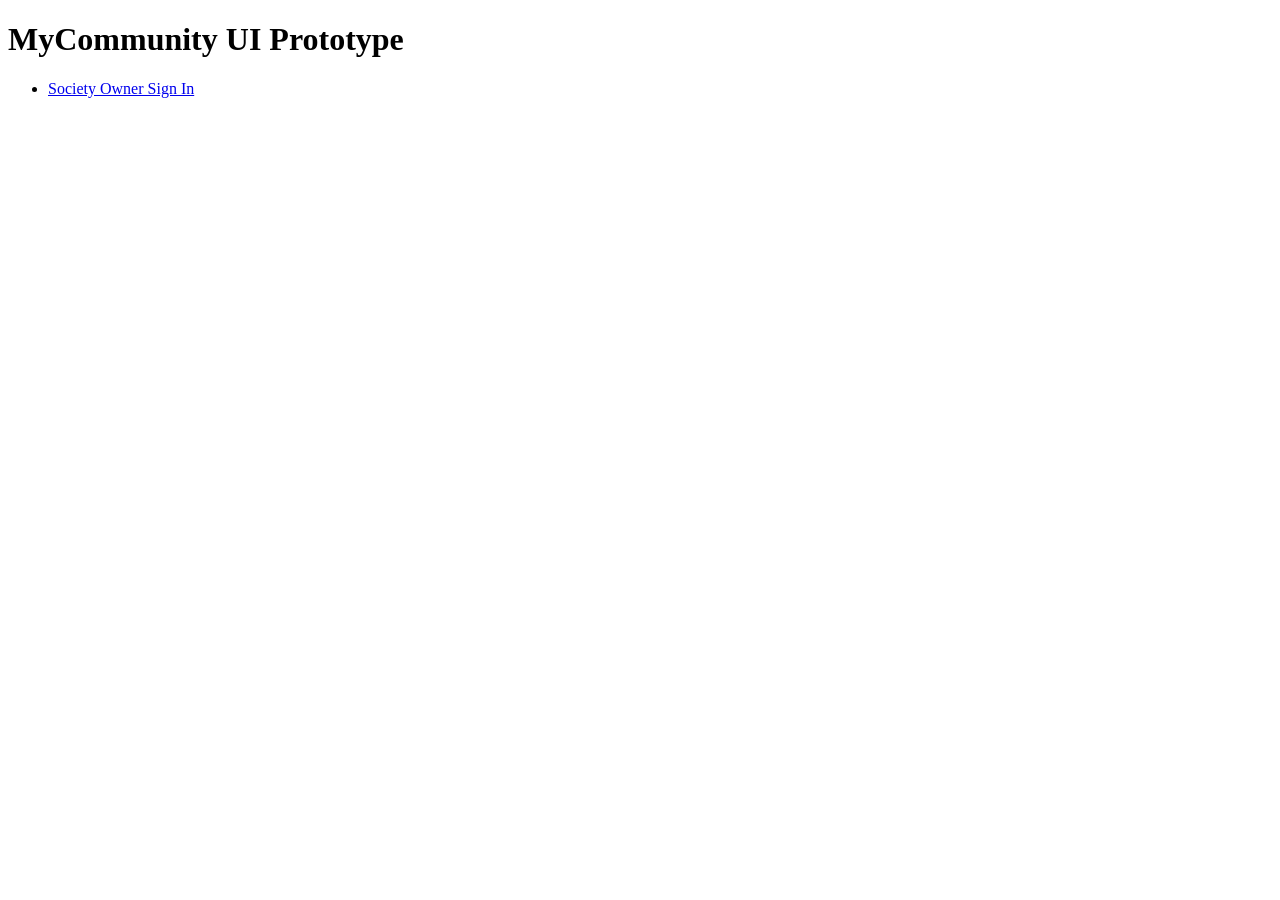
==== index.html @ 2110ca2b "Initial MyCommunity UI Prototype" ====
<!DOCTYPE html><html><head><meta charset='UTF-8'><title>MyCommunity UI Prototype</title><link rel='stylesheet' href='assets/css/style.css'></head><body><h1>MyCommunity UI Prototype</h1><ul><li><a href='screens/authentication/society-owner-sign-in.html'>Society Owner Sign In</a></li></ul></body></html>
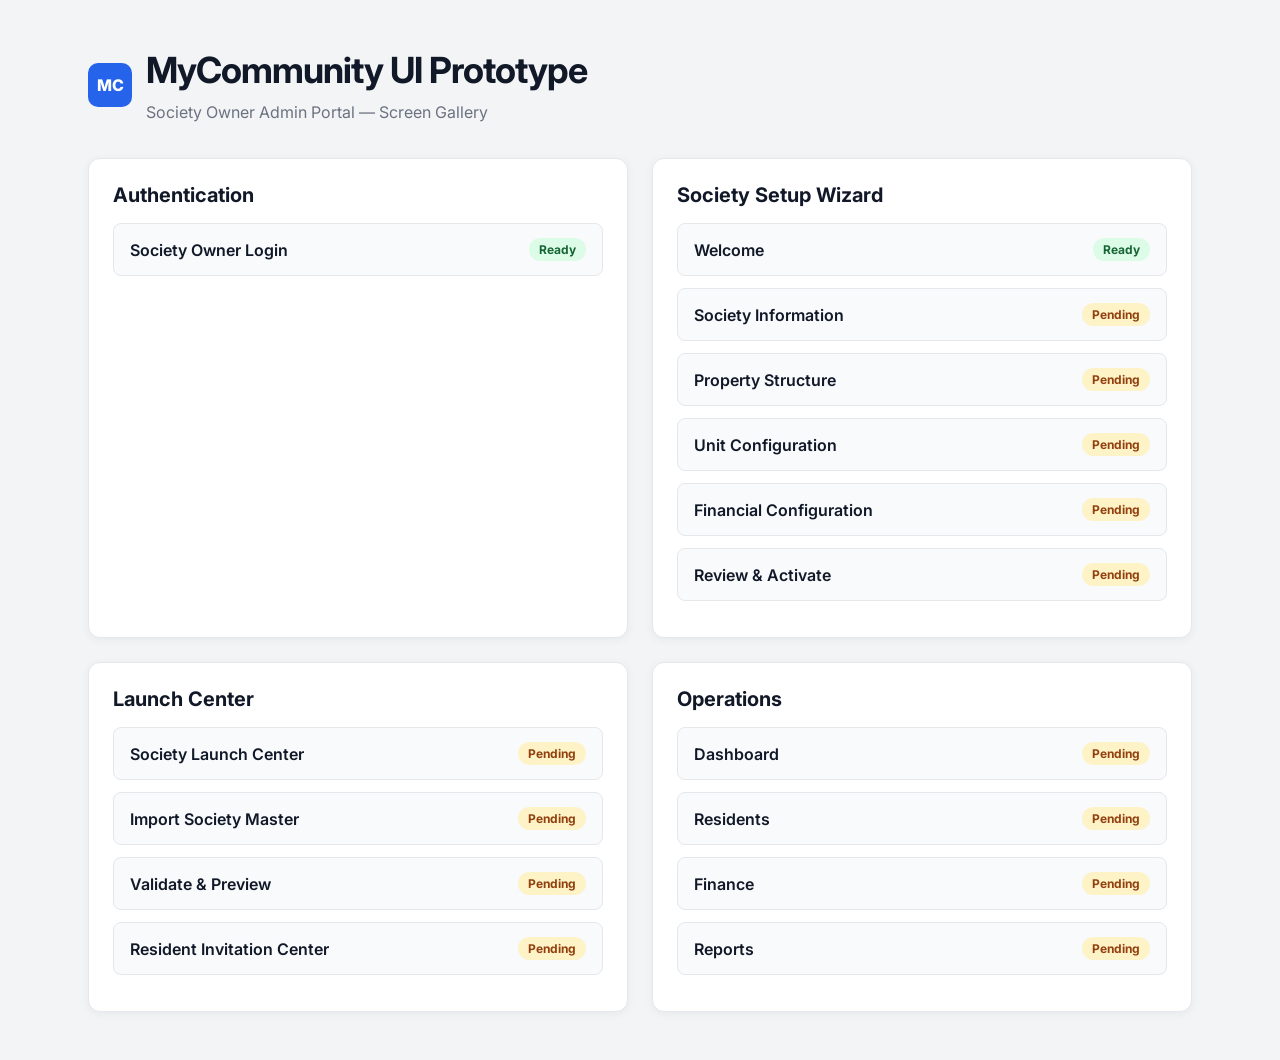
==== commit 44e293d7: "Update index.html" ====
--- a/index.html
+++ b/index.html
@@ -1 +1,220 @@
-<!DOCTYPE html><html><head><meta charset='UTF-8'><title>MyCommunity UI Prototype</title><link rel='stylesheet' href='assets/css/style.css'></head><body><h1>MyCommunity UI Prototype</h1><ul><li><a href='screens/authentication/society-owner-sign-in.html'>Society Owner Sign In</a></li></ul></body></html>+<!DOCTYPE html>
+<html lang="en">
+<head>
+  <meta charset="UTF-8" />
+  <meta name="viewport" content="width=device-width, initial-scale=1.0" />
+  <title>MyCommunity UI Prototype</title>
+
+  <link rel="stylesheet" href="assets/css/style.css" />
+  <link rel="stylesheet" href="assets/css/components.css" />
+
+  <style>
+    body {
+      margin: 0;
+      font-family: "Inter", Arial, sans-serif;
+      background: #f3f4f6;
+      color: #111827;
+    }
+
+    .page {
+      max-width: 1200px;
+      margin: 0 auto;
+      padding: 48px;
+    }
+
+    .header {
+      margin-bottom: 36px;
+    }
+
+    .brand {
+      display: flex;
+      align-items: center;
+      gap: 14px;
+      margin-bottom: 16px;
+    }
+
+    .brand-icon {
+      width: 44px;
+      height: 44px;
+      border-radius: 10px;
+      background: #2563eb;
+      color: #fff;
+      display: grid;
+      place-items: center;
+      font-weight: 800;
+    }
+
+    h1 {
+      margin: 0;
+      font-size: 36px;
+      letter-spacing: -1px;
+    }
+
+    .subtitle {
+      color: #6b7280;
+      font-size: 16px;
+      margin-top: 10px;
+    }
+
+    .grid {
+      display: grid;
+      grid-template-columns: repeat(2, 1fr);
+      gap: 24px;
+    }
+
+    .section {
+      background: #fff;
+      border: 1px solid #e5e7eb;
+      border-radius: 12px;
+      padding: 24px;
+      box-shadow: 0 2px 10px rgba(15, 23, 42, 0.05);
+    }
+
+    .section h2 {
+      margin: 0 0 16px;
+      font-size: 20px;
+    }
+
+    .screen-link {
+      display: flex;
+      justify-content: space-between;
+      align-items: center;
+      padding: 14px 16px;
+      border: 1px solid #e5e7eb;
+      border-radius: 8px;
+      background: #f8fafc;
+      color: #111827;
+      text-decoration: none;
+      font-weight: 600;
+      margin-bottom: 12px;
+    }
+
+    .screen-link:hover {
+      border-color: #2563eb;
+      background: #eff6ff;
+      color: #2563eb;
+    }
+
+    .status {
+      font-size: 12px;
+      color: #166534;
+      background: #dcfce7;
+      padding: 4px 10px;
+      border-radius: 999px;
+      font-weight: 700;
+    }
+
+    .pending {
+      color: #92400e;
+      background: #fef3c7;
+    }
+  </style>
+</head>
+
+<body>
+  <main class="page">
+    <div class="header">
+      <div class="brand">
+        <div class="brand-icon">MC</div>
+        <div>
+          <h1>MyCommunity UI Prototype</h1>
+          <div class="subtitle">Society Owner Admin Portal — Screen Gallery</div>
+        </div>
+      </div>
+    </div>
+
+    <div class="grid">
+      <section class="section">
+        <h2>Authentication</h2>
+
+        <a class="screen-link" href="screens/authentication/society-owner-sign-in.html">
+          Society Owner Login
+          <span class="status">Ready</span>
+        </a>
+      </section>
+
+      <section class="section">
+        <h2>Society Setup Wizard</h2>
+
+        <a class="screen-link" href="screens/onboarding/welcome.html">
+          Welcome
+          <span class="status">Ready</span>
+        </a>
+
+        <a class="screen-link" href="#">
+          Society Information
+          <span class="status pending">Pending</span>
+        </a>
+
+        <a class="screen-link" href="#">
+          Property Structure
+          <span class="status pending">Pending</span>
+        </a>
+
+        <a class="screen-link" href="#">
+          Unit Configuration
+          <span class="status pending">Pending</span>
+        </a>
+
+        <a class="screen-link" href="#">
+          Financial Configuration
+          <span class="status pending">Pending</span>
+        </a>
+
+        <a class="screen-link" href="#">
+          Review & Activate
+          <span class="status pending">Pending</span>
+        </a>
+      </section>
+
+      <section class="section">
+        <h2>Launch Center</h2>
+
+        <a class="screen-link" href="#">
+          Society Launch Center
+          <span class="status pending">Pending</span>
+        </a>
+
+        <a class="screen-link" href="#">
+          Import Society Master
+          <span class="status pending">Pending</span>
+        </a>
+
+        <a class="screen-link" href="#">
+          Validate & Preview
+          <span class="status pending">Pending</span>
+        </a>
+
+        <a class="screen-link" href="#">
+          Resident Invitation Center
+          <span class="status pending">Pending</span>
+        </a>
+      </section>
+
+      <section class="section">
+        <h2>Operations</h2>
+
+        <a class="screen-link" href="#">
+          Dashboard
+          <span class="status pending">Pending</span>
+        </a>
+
+        <a class="screen-link" href="#">
+          Residents
+          <span class="status pending">Pending</span>
+        </a>
+
+        <a class="screen-link" href="#">
+          Finance
+          <span class="status pending">Pending</span>
+        </a>
+
+        <a class="screen-link" href="#">
+          Reports
+          <span class="status pending">Pending</span>
+        </a>
+      </section>
+    </div>
+  </main>
+</body>
+</html>
--- a/assets/css/style.css
+++ b/assets/css/style.css
@@ -0,0 +1,64 @@
+@import url("https://fonts.googleapis.com/css2?family=Inter:wght@400;500;600;700;800&display=swap");
+
+:root {
+  --primary: #2563eb;
+  --primary-dark: #1d4ed8;
+  --success: #22c55e;
+  --warning: #f59e0b;
+  --danger: #ef4444;
+
+  --bg: #f8fafc;
+  --surface: #ffffff;
+  --border: #e5e7eb;
+
+  --text: #111827;
+  --muted: #6b7280;
+  --soft: #94a3b8;
+
+  --radius-sm: 8px;
+  --radius-md: 12px;
+  --shadow-sm: 0 2px 8px rgba(15, 23, 42, 0.05);
+  --shadow-md: 0 20px 50px rgba(15, 23, 42, 0.08);
+}
+
+* {
+  box-sizing: border-box;
+}
+
+body {
+  margin: 0;
+  font-family: "Inter", Arial, sans-serif;
+  background: var(--bg);
+  color: var(--text);
+}
+
+a {
+  color: var(--primary);
+  text-decoration: none;
+}
+
+.page-shell {
+  min-height: 100vh;
+  background: var(--bg);
+}
+
+.container {
+  max-width: 1280px;
+  margin: 0 auto;
+  padding: 48px;
+}
+
+.card {
+  background: var(--surface);
+  border: 1px solid var(--border);
+  border-radius: var(--radius-md);
+  box-shadow: var(--shadow-sm);
+}
+
+.text-muted {
+  color: var(--muted);
+}
+
+.text-soft {
+  color: var(--soft);
+}
--- a/assets/css/components.css
+++ b/assets/css/components.css
@@ -0,0 +1,66 @@
+.btn {
+  height: 44px;
+  padding: 0 18px;
+  border-radius: 8px;
+  border: 1px solid transparent;
+  font-size: 14px;
+  font-weight: 700;
+  cursor: pointer;
+  display: inline-flex;
+  align-items: center;
+  justify-content: center;
+  gap: 8px;
+}
+
+.btn-primary {
+  background: var(--primary);
+  color: #fff;
+  box-shadow: 0 8px 18px rgba(37, 99, 235, 0.22);
+}
+
+.btn-secondary {
+  background: #fff;
+  color: var(--text);
+  border-color: #d1d5db;
+}
+
+.form-group {
+  margin-bottom: 18px;
+}
+
+.form-label {
+  display: block;
+  font-size: 14px;
+  font-weight: 600;
+  color: #374151;
+  margin-bottom: 8px;
+}
+
+.form-input {
+  width: 100%;
+  height: 46px;
+  border: 1px solid #d1d5db;
+  border-radius: 8px;
+  padding: 0 14px;
+  font-size: 14px;
+  outline: none;
+}
+
+.form-input:focus {
+  border-color: var(--primary);
+  box-shadow: 0 0 0 3px rgba(37, 99, 235, 0.12);
+}
+
+.badge {
+  display: inline-flex;
+  align-items: center;
+  padding: 4px 10px;
+  border-radius: 999px;
+  font-size: 12px;
+  font-weight: 700;
+}
+
+.badge-success {
+  background: #dcfce7;
+  color: #166534;
+}
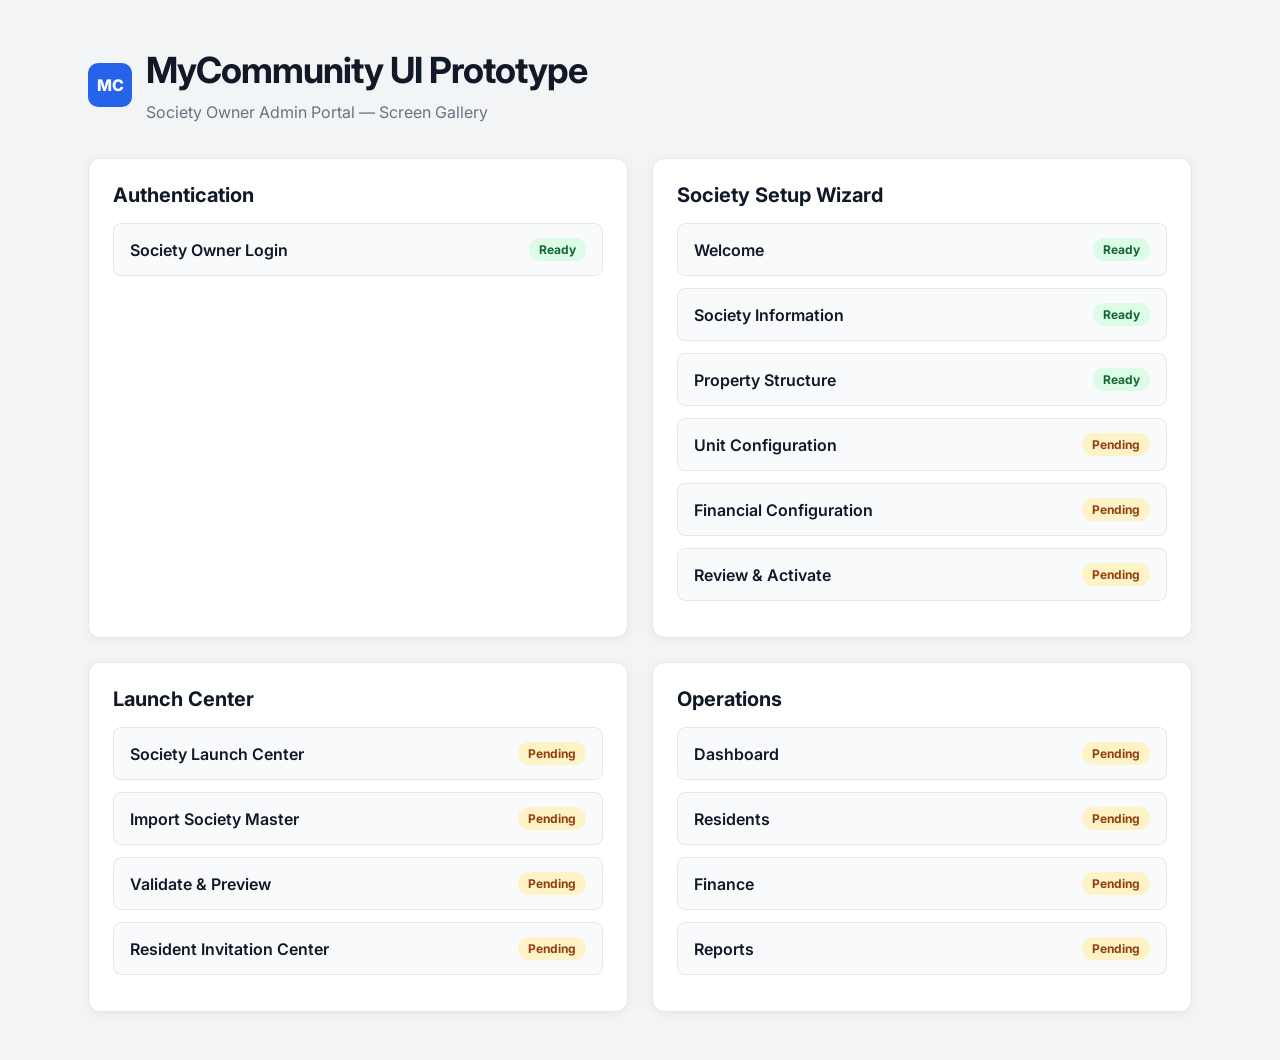
==== commit 4d696ce2: "Update index.html" ====
--- a/index.html
+++ b/index.html
@@ -141,15 +141,15 @@
           <span class="status">Ready</span>
         </a>
 
-        <a class="screen-link" href="#">
-          Society Information
-          <span class="status pending">Pending</span>
-        </a>
-
-        <a class="screen-link" href="#">
-          Property Structure
-          <span class="status pending">Pending</span>
-        </a>
+<a class="screen-link" href="screens/onboarding/society-information.html">
+  Society Information
+  <span class="status">Ready</span>
+</a>
+
+<a class="screen-link" href="screens/onboarding/property-structure.html">
+  Property Structure
+  <span class="status">Ready</span>
+</a>
 
         <a class="screen-link" href="#">
           Unit Configuration
